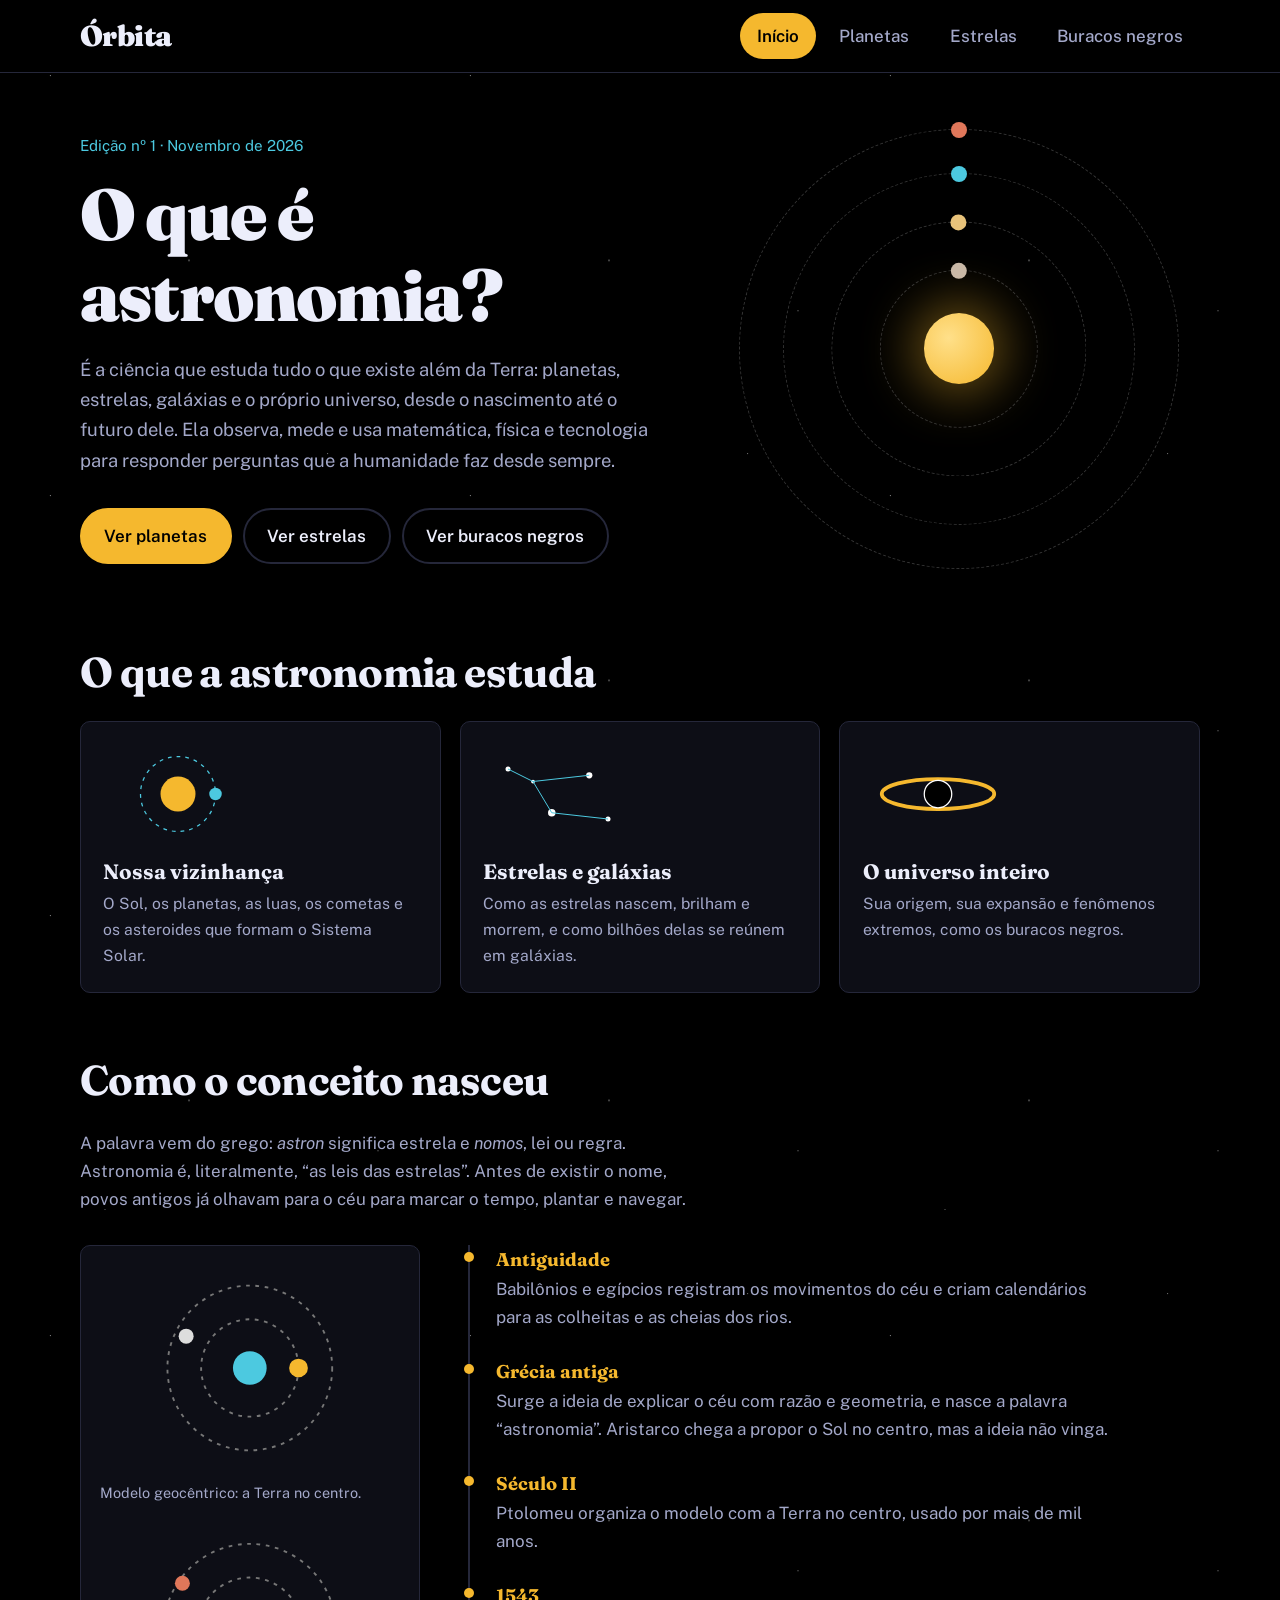
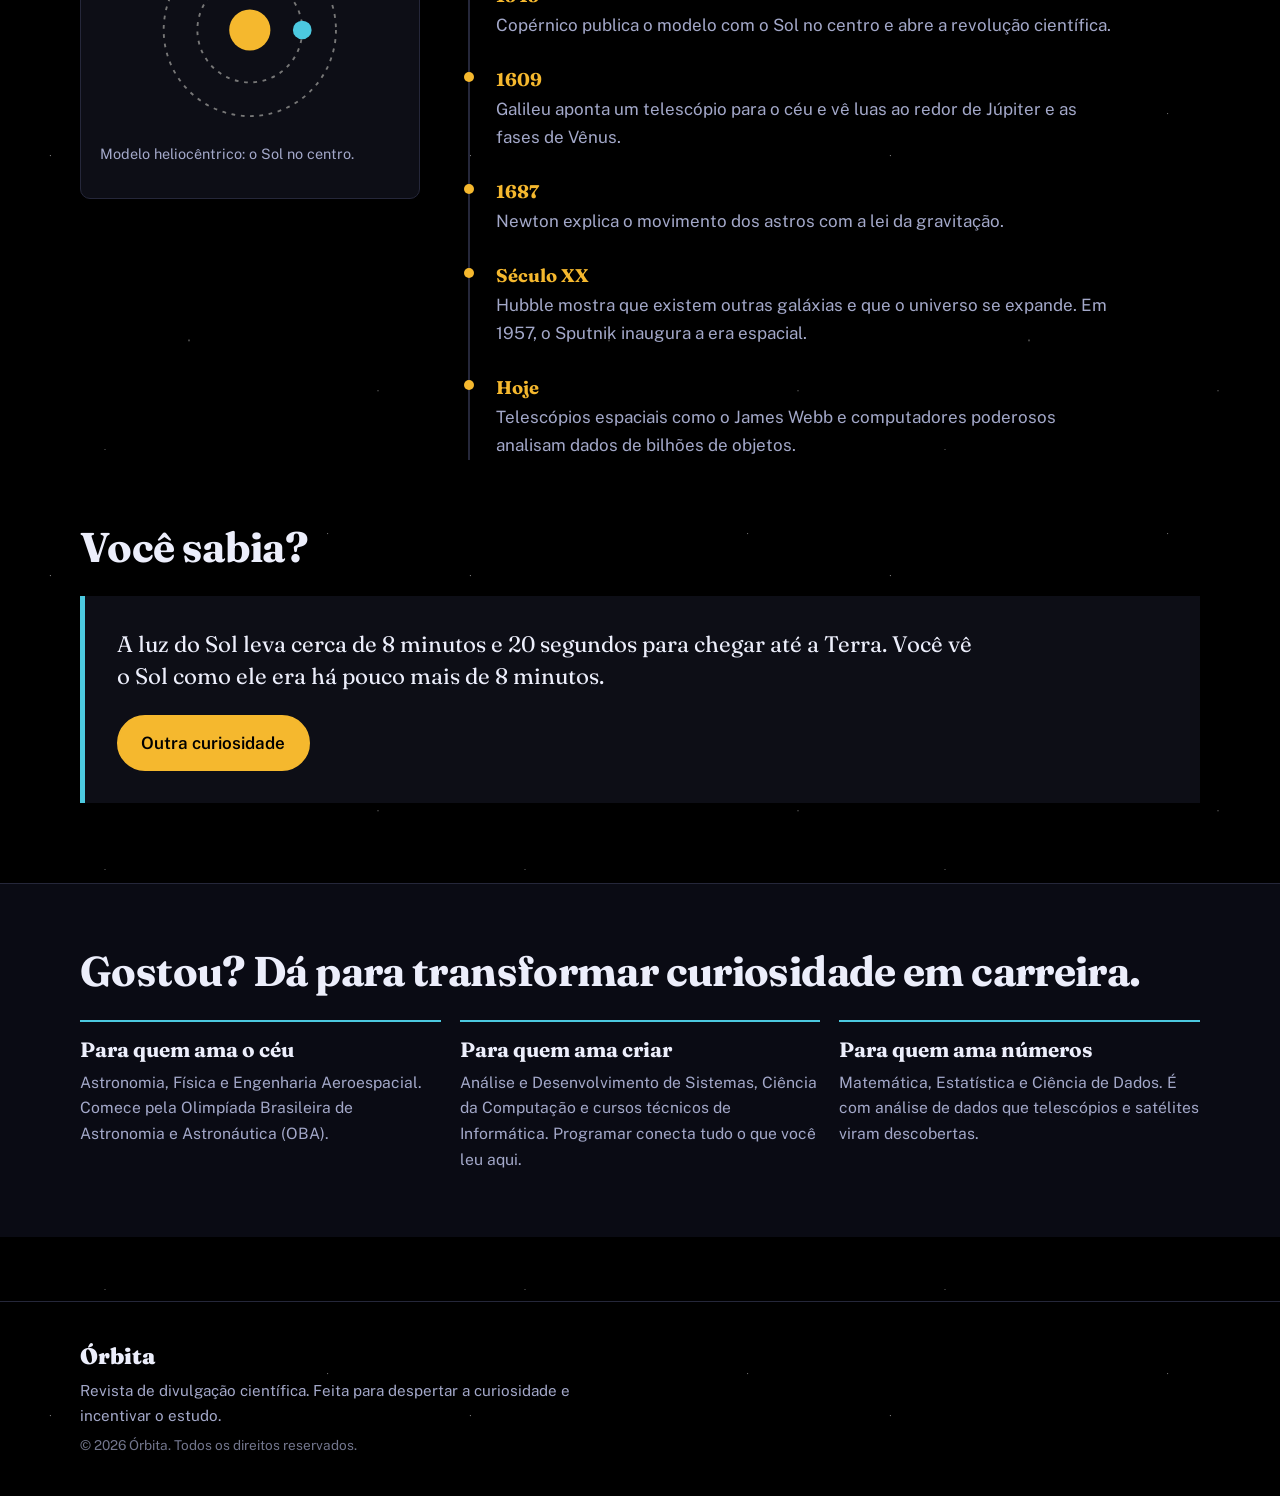
==== index.html @ 31949c3c "Segundos commit" ====
<!DOCTYPE html>
<html lang="pt-BR">
  <head>
    <meta charset="UTF-8">
    <meta name="viewport" content="width=device-width, initial-scale=1">
    <title>Órbita — revista de astronomia e tecnologia</title>
    <link rel="preconnect" href="https://fonts.googleapis.com">
    <link rel="preconnect" href="https://fonts.gstatic.com" crossorigin>
    <link
      href="https://fonts.googleapis.com/css2?family=Fraunces:opsz,wght@9..144,500;9..144,700;9..144,900&family=Public+Sans:wght@400;500;600&display=swap"
      rel="stylesheet"
    >
    <link rel="stylesheet" href="style.css">
  </head>

  <body>
    <header class="top">
      <div class="wrap bar">
        <a class="logo" href="#inicio">Órbita</a>

        <div class="tabs" role="tablist" aria-label="Seções da revista">
          <button role="tab" data-tab="inicio" aria-selected="true">Início</button>
          <button role="tab" data-tab="planetas" aria-selected="false">Planetas</button>
          <button role="tab" data-tab="estrelas" aria-selected="false">Estrelas</button>
          <button role="tab" data-tab="buracos" aria-selected="false">Buracos negros</button>
        </div>
      </div>
    </header>

    <main>
      <!-- ================= INÍCIO ================= -->
      <section id="inicio" class="panel" role="tabpanel">
        <div class="hero wrap">
          <div>
            <p class="issue">Edição nº 1 · Novembro de 2026</p>
            <h1>O que é astronomia?</h1>
            <p class="lede">
              É a ciência que estuda tudo o que existe além da Terra: planetas, estrelas,
              galáxias e o próprio universo, desde o nascimento até o futuro dele. Ela
              observa, mede e usa matemática, física e tecnologia para responder perguntas
              que a humanidade faz desde sempre.
            </p>

            <div class="chips">
              <button class="btn" data-go="planetas">Ver planetas</button>
              <button class="btn btn--line" data-go="estrelas">Ver estrelas</button>
              <button class="btn btn--line" data-go="buracos">Ver buracos negros</button>
            </div>
          </div>

          <div
            class="orbit"
            role="img"
            aria-label="Ilustração do Sistema Solar com planetas girando ao redor do Sol"
          >
            <span class="sun"></span>
            <span class="ring r1"><i class="pl p1"></i></span>
            <span class="ring r2"><i class="pl p2"></i></span>
            <span class="ring r3"><i class="pl p3"></i></span>
            <span class="ring r4"><i class="pl p4"></i></span>
          </div>
        </div>

        <div class="wrap block">
          <h2>O que a astronomia estuda</h2>

          <div class="three">
            <article class="card">
              <svg viewBox="0 0 120 80" aria-hidden="true">
                <circle cx="60" cy="40" r="14" fill="#f5b82e" />
                <circle cx="60" cy="40" r="30" fill="none" stroke="#4cc9e0" stroke-dasharray="3 4" />
                <circle cx="90" cy="40" r="5" fill="#4cc9e0" />
              </svg>
              <h3>Nossa vizinhança</h3>
              <p>O Sol, os planetas, as luas, os cometas e os asteroides que formam o Sistema Solar.</p>
            </article>

            <article class="card">
              <svg viewBox="0 0 120 80" aria-hidden="true">
                <g fill="#fff">
                  <circle cx="20" cy="20" r="2" />
                  <circle cx="55" cy="55" r="3" />
                  <circle cx="85" cy="25" r="2.5" />
                  <circle cx="100" cy="60" r="2" />
                  <circle cx="40" cy="30" r="1.5" />
                </g>
                <path
                  d="M20 20L40 30L55 55L100 60M40 30L85 25"
                  stroke="#4cc9e0"
                  stroke-width=".8"
                  fill="none"
                />
              </svg>
              <h3>Estrelas e galáxias</h3>
              <p>Como as estrelas nascem, brilham e morrem, e como bilhões delas se reúnem em galáxias.</p>
            </article>

            <article class="card">
              <svg viewBox="0 0 120 80" aria-hidden="true">
                <ellipse cx="60" cy="40" rx="45" ry="12" fill="none" stroke="#f5b82e" stroke-width="3" />
                <circle cx="60" cy="40" r="11" fill="#000" stroke="#fff" stroke-width="1" />
              </svg>
              <h3>O universo inteiro</h3>
              <p>Sua origem, sua expansão e fenômenos extremos, como os buracos negros.</p>
            </article>
          </div>
        </div>

        <div class="wrap block">
          <h2>Como o conceito nasceu</h2>
          <p class="intro">
            A palavra vem do grego: <em>astron</em> significa estrela e <em>nomos</em>, lei ou regra.
            Astronomia é, literalmente, “as leis das estrelas”. Antes de existir o nome, povos antigos
            já olhavam para o céu para marcar o tempo, plantar e navegar.
          </p>

          <div class="history">
            <figure class="models">
              <svg viewBox="0 0 160 110" role="img" aria-label="Modelo com a Terra no centro">
                <circle cx="80" cy="55" r="9" fill="#4cc9e0" />
                <circle cx="80" cy="55" r="26" fill="none" stroke="#777" stroke-dasharray="2 3" />
                <circle cx="80" cy="55" r="44" fill="none" stroke="#777" stroke-dasharray="2 3" />
                <circle cx="106" cy="55" r="5" fill="#f5b82e" />
                <circle cx="46" cy="38" r="4" fill="#ddd" />
              </svg>
              <figcaption>Modelo geocêntrico: a Terra no centro.</figcaption>

              <svg viewBox="0 0 160 110" role="img" aria-label="Modelo com o Sol no centro">
                <circle cx="80" cy="55" r="11" fill="#f5b82e" />
                <circle cx="80" cy="55" r="28" fill="none" stroke="#777" stroke-dasharray="2 3" />
                <circle cx="80" cy="55" r="46" fill="none" stroke="#777" stroke-dasharray="2 3" />
                <circle cx="108" cy="55" r="5" fill="#4cc9e0" />
                <circle cx="44" cy="30" r="4" fill="#e0775a" />
              </svg>
              <figcaption>Modelo heliocêntrico: o Sol no centro.</figcaption>
            </figure>

            <ol class="timeline">
              <li>
                <b>Antiguidade</b>
                <p>
                  Babilônios e egípcios registram os movimentos do céu e criam calendários para as
                  colheitas e as cheias dos rios.
                </p>
              </li>
              <li>
                <b>Grécia antiga</b>
                <p>
                  Surge a ideia de explicar o céu com razão e geometria, e nasce a palavra “astronomia”.
                  Aristarco chega a propor o Sol no centro, mas a ideia não vinga.
                </p>
              </li>
              <li>
                <b>Século II</b>
                <p>Ptolomeu organiza o modelo com a Terra no centro, usado por mais de mil anos.</p>
              </li>
              <li>
                <b>1543</b>
                <p>Copérnico publica o modelo com o Sol no centro e abre a revolução científica.</p>
              </li>
              <li>
                <b>1609</b>
                <p>
                  Galileu aponta um telescópio para o céu e vê luas ao redor de Júpiter e as fases de
                  Vênus.
                </p>
              </li>
              <li>
                <b>1687</b>
                <p>Newton explica o movimento dos astros com a lei da gravitação.</p>
              </li>
              <li>
                <b>Século XX</b>
                <p>
                  Hubble mostra que existem outras galáxias e que o universo se expande. Em 1957, o
                  Sputnik inaugura a era espacial.
                </p>
              </li>
              <li>
                <b>Hoje</b>
                <p>
                  Telescópios espaciais como o James Webb e computadores poderosos analisam dados de
                  bilhões de objetos.
                </p>
              </li>
            </ol>
          </div>
        </div>

        <div class="wrap block">
          <h2>Você sabia?</h2>

          <div class="fact">
            <p id="fact-text" aria-live="polite">
              A luz do Sol leva cerca de 8 minutos e 20 segundos para chegar até a Terra. Você vê o
              Sol como ele era há pouco mais de 8 minutos.
            </p>
            <button class="btn" id="fact-btn" type="button">Outra curiosidade</button>
          </div>
        </div>

        <div class="paths">
          <div class="wrap">
            <h2>Gostou? Dá para transformar curiosidade em carreira.</h2>

            <div class="three">
              <article>
                <h3>Para quem ama o céu</h3>
                <p>
                  Astronomia, Física e Engenharia Aeroespacial. Comece pela Olimpíada Brasileira de
                  Astronomia e Astronáutica (OBA).
                </p>
              </article>

              <article>
                <h3>Para quem ama criar</h3>
                <p>
                  Análise e Desenvolvimento de Sistemas, Ciência da Computação e cursos técnicos de
                  Informática. Programar conecta tudo o que você leu aqui.
                </p>
              </article>

              <article>
                <h3>Para quem ama números</h3>
                <p>
                  Matemática, Estatística e Ciência de Dados. É com análise de dados que telescópios e
                  satélites viram descobertas.
                </p>
              </article>
            </div>
          </div>
        </div>
      </section>

      <!-- ================= PLANETAS ================= -->
      <section id="planetas" class="panel" role="tabpanel" hidden>
        <div class="wrap block">
          <p class="issue">Sistema Solar</p>
          <h1>Planetas</h1>
          <p class="lede">
            São oito planetas girando ao redor do Sol: quatro rochosos perto dele e quatro gigantes
            mais distantes. Veja como eles se comparam em tamanho.
          </p>

          <div class="lineup" role="img" aria-label="Comparação de tamanho dos oito planetas">
            <div><i style="--s:3px; --c:#b5a99a"></i><span>Mercúrio</span></div>
            <div><i style="--s:8px; --c:#e8c27a"></i><span>Vênus</span></div>
            <div><i style="--s:8px; --c:#4a90d9"></i><span>Terra</span></div>
            <div><i style="--s:4px; --c:#e0775a"></i><span>Marte</span></div>
            <div><i style="--s:90px; --c:#d9a066"></i><span>Júpiter</span></div>
            <div><i class="sat" style="--s:75px; --c:#e3cf9a"></i><span>Saturno</span></div>
            <div><i style="--s:32px; --c:#8fe0e8"></i><span>Urano</span></div>
            <div><i style="--s:31px; --c:#4a63e0"></i><span>Netuno</span></div>
          </div>
          <p class="note">Tamanhos proporcionais entre si. As distâncias não estão em escala.</p>
        </div>

        <div class="wrap block">
          <div class="grid">
            <article class="card">
              <h3>Mercúrio</h3>
              <p>
                O menor planeta e o mais próximo do Sol. Dá uma volta em torno dele em apenas 88 dias
                terrestres.
              </p>
            </article>

            <article class="card">
              <h3>Vênus</h3>
              <p>
                O mais quente, com cerca de 460 °C na superfície. Gira tão devagar que seu dia dura
                mais que seu ano.
              </p>
            </article>

            <article class="card">
              <h3>Terra</h3>
              <p>
                O único lugar conhecido com vida. Tem água líquida na superfície e uma atmosfera que nos
                protege.
              </p>
            </article>

            <article class="card">
              <h3>Marte</h3>
              <p>
                Abriga o Olympus Mons, um vulcão com cerca de 22 km de altura, quase três vezes o
                Everest.
              </p>
            </article>

            <article class="card">
              <h3>Júpiter</h3>
              <p>
                O maior de todos. A Grande Mancha Vermelha é uma tempestade observada há séculos.
              </p>
            </article>

            <article class="card">
              <h3>Saturno</h3>
              <p>
                Famoso pelos anéis de gelo e rocha. Sua densidade média é menor que a da água.
              </p>
            </article>

            <article class="card">
              <h3>Urano</h3>
              <p>
                Gira “deitado”, com o eixo inclinado cerca de 98°, como uma bola rolando em órbita.
              </p>
            </article>

            <article class="card">
              <h3>Netuno</h3>
              <p>
                O mais distante, com ventos que passam de 2.000 km/h, entre os mais rápidos do Sistema
                Solar.
              </p>
            </article>
          </div>
        </div>
      </section>

      <!-- ================= ESTRELAS ================= -->
      <section id="estrelas" class="panel" role="tabpanel" hidden>
        <div class="wrap block">
          <p class="issue">Fábricas de luz</p>
          <h1>Estrelas</h1>
          <p class="lede">
            Estrelas são esferas gigantes de gás que brilham porque fundem átomos no centro. O Sol é a
            mais próxima de nós, e a seguinte, Proxima Centauri, está a cerca de 4,2 anos-luz.
          </p>
        </div>

        <div class="wrap block">
          <h2>A vida de uma estrela</h2>

          <div class="life">
            <div>
              <i class="neb"></i>
              <b>Nebulosa</b>
              <p>Uma nuvem de gás e poeira que se junta pela gravidade.</p>
            </div>

            <div>
              <i class="star"></i>
              <b>Estrela</b>
              <p>Funde hidrogênio em hélio. O Sol tem cerca de 4,6 bilhões de anos e está na fase estável.</p>
            </div>

            <div>
              <i class="giant"></i>
              <b>Gigante vermelha</b>
              <p>Quando o hidrogênio acaba, a estrela incha e esfria.</p>
            </div>

            <div>
              <i class="dwarf"></i>
              <b>Anã branca</b>
              <p>Estrelas como o Sol terminam assim. As muito maiores explodem como supernovas.</p>
            </div>
          </div>
        </div>

        <div class="wrap block">
          <h2>A cor revela a temperatura</h2>
          <div class="temp" role="img" aria-label="Escala de cores das estrelas, da mais fria à mais quente"></div>
          <div class="temp__lbl">
            <span>Vermelhas: mais frias</span>
            <span>Amarelas: como o Sol</span>
            <span>Azuis: mais quentes</span>
          </div>

          <div class="grid two">
            <article class="card">
              <h3>Betelgeuse</h3>
              <p>
                Supergigante vermelha na constelação de Órion. Se ocupasse o lugar do Sol, engoliria as
                órbitas dos planetas rochosos e passaria de Marte.
              </p>
            </article>

            <article class="card">
              <h3>Somos poeira de estrelas</h3>
              <p>
                Elementos como o carbono e o oxigênio, presentes no seu corpo, foram produzidos dentro de
                estrelas e espalhados quando elas morreram.
              </p>
            </article>
          </div>
        </div>
      </section>

      <!-- ================= BURACOS NEGROS ================= -->
      <section id="buracos" class="panel" role="tabpanel" hidden>
        <div class="wrap block">
          <p class="issue">Gravidade extrema</p>
          <h1>Buracos negros</h1>
          <p class="lede">
            São regiões do espaço onde a gravidade é tão forte que nem a luz consegue escapar. Muitos se
            formam quando uma estrela muito grande colapsa no fim da vida.
          </p>

          <svg class="bh" viewBox="0 0 400 240" role="img" aria-label="Ilustração de um buraco negro com disco de matéria brilhante ao redor">
            <defs>
              <radialGradient id="glow">
                <stop offset="55%" stop-color="#f5b82e" stop-opacity=".9" />
                <stop offset="100%" stop-color="#e0775a" stop-opacity="0" />
              </radialGradient>
            </defs>
            <ellipse cx="200" cy="120" rx="185" ry="48" fill="url(#glow)" />
            <circle cx="200" cy="120" r="52" fill="none" stroke="#ffd27a" stroke-width="3" />
            <circle cx="200" cy="120" r="48" fill="#000" />
            <path d="M30 120 Q200 175 370 120" fill="none" stroke="#ffd27a" stroke-width="2" opacity=".8" />
          </svg>
          <p class="note">Ilustração artística. O disco é formado por gás que gira em alta velocidade antes de cair.</p>
        </div>

        <div class="wrap block">
          <div class="grid">
            <article class="card">
              <h3>Horizonte de eventos</h3>
              <p>
                É a fronteira sem volta. Quem a cruza não consegue mais sair, porque seria preciso ir mais
                rápido que a luz.
              </p>
            </article>

            <article class="card">
              <h3>Não é um aspirador</h3>
              <p>
                Se o Sol virasse um buraco negro com a mesma massa, a Terra continuaria em órbita. A
                gravidade só é extrema muito perto dele.
              </p>
            </article>

            <article class="card">
              <h3>As primeiras imagens</h3>
              <p>
                Em 2019, o Event Horizon Telescope mostrou o buraco negro da galáxia M87. Em 2022, veio
                o do centro da Via Láctea, o Sagitário A*, com cerca de 4 milhões de vezes a massa do
                Sol.
              </p>
            </article>

            <article class="card">
              <h3>Espaguetificação</h3>
              <p>
                Perto de um buraco negro pequeno, a gravidade puxa mais os pés que a cabeça, esticando o
                objeto como um fio de macarrão.
              </p>
            </article>
          </div>
        </div>
      </section>
    </main>

    <footer class="footer">
      <div class="wrap">
        <strong>Órbita</strong>
        <p>Revista de divulgação científica. Feita para despertar a curiosidade e incentivar o estudo.</p>
        <p class="small">© 2026 Órbita. Todos os direitos reservados.</p>
      </div>
    </footer>

    <script>
      const tabs = document.querySelectorAll("[data-tab]");
      const panels = document.querySelectorAll(".panel");

      function abrir(id, empurrar = true) {
        if (!document.getElementById(id)) id = "inicio";
        panels.forEach((p) => (p.hidden = p.id !== id));
        tabs.forEach((t) => t.setAttribute("aria-selected", t.dataset.tab === id));
        if (empurrar) history.replaceState(null, "", "#" + id);
        window.scrollTo({ top: 0 });
      }

      tabs.forEach((t) => t.addEventListener("click", () => abrir(t.dataset.tab)));
      document
        .querySelectorAll("[data-go]")
        .forEach((b) => b.addEventListener("click", () => abrir(b.dataset.go)));
      document
        .querySelector(".logo")
        .addEventListener("click", (e) => {
          e.preventDefault();
          abrir("inicio");
        });
      abrir(location.hash.slice(1) || "inicio", false);

      const fatos = [
        "A luz do Sol leva cerca de 8 minutos e 20 segundos para chegar até a Terra. Você vê o Sol como ele era há pouco mais de 8 minutos.",
        "Existem mais estrelas no universo observável do que grãos de areia em todas as praias da Terra, segundo estimativas de astrônomos.",
        "O computador que ajudou a levar astronautas à Lua na missão Apollo 11 tinha cerca de 4 KB de memória RAM.",
        "A sonda Voyager 1, lançada em 1977, ainda envia dados de mais de 24 bilhões de quilômetros daqui.",
        "Um qubit, a unidade dos computadores quânticos, pode estar em uma combinação de 0 e 1 ao mesmo tempo.",
        "O GPS só é preciso porque os engenheiros corrigem o efeito da relatividade de Einstein no tempo dos satélites."
      ];

      let n = 0;
      document.getElementById("fact-btn").addEventListener("click", () => {
        n = (n + 1) % fatos.length;
        document.getElementById("fact-text").textContent = fatos[n];
      });
    </script>
  </body>
</html>
---- style.css ----
:root {
  --preto: #000;
  --painel: #0d0e16;
  --linha: #25273a;
  --texto: #eceefb;
  --suave: #a3a8c9;
  --sol: #f5b82e;
  --ion: #4cc9e0;
  --serif: "Fraunces", Georgia, serif;
  --sans: "Public Sans", system-ui, -apple-system, "Segoe UI", sans-serif;
}

*,
*::before,
*::after {
  box-sizing: border-box;
}

html {
  scroll-behavior: smooth;
}

body {

  /* Colocando as linhas do CSS animation para os planetas */
  margin: 0;
  background-color: var(--preto);
  background-image:
    radial-gradient(1px 1px at 12% 18%, #fff8, transparent),
    radial-gradient(1px 1px at 78% 8%, #fff7, transparent),
    radial-gradient(1.5px 1.5px at 45% 62%, #fff6, transparent),
    radial-gradient(1px 1px at 90% 74%, #fff7, transparent),
    radial-gradient(1px 1px at 25% 88%, #fff6, transparent);
  background-size: 420px 420px;
  color: var(--texto);
  font: 1.0625rem/1.65 var(--sans);
}
/* Aplicando as fontes para as tags h1, h2 e h3 */
h1,
h2,
h3 {
  font-family: var(--serif);
  line-height: 1.12;
  margin: 0;
}

p {
  margin: 0;
  max-width: 62ch;
}

button {
  font: inherit;
  cursor: pointer;
}

:focus-visible {
  outline: 3px solid var(--ion);
  outline-offset: 3px;
}

[hidden] {
  display: none !important;
}

svg {
  display: block;
}

.wrap {
  width: min(1120px, 92%);
  margin-inline: auto;
}

.block {
  padding: 3rem 0 1rem;
}

h1 {
  font-size: clamp(2.5rem, 6vw, 4.5rem);
  font-weight: 900;
  letter-spacing: -0.025em;
  margin-bottom: 1.2rem;
}

h2 {
  font-size: clamp(1.8rem, 4vw, 2.6rem);
  font-weight: 700;
  letter-spacing: -0.015em;
  margin-bottom: 1.6rem;
}

h3 {
  font-size: 1.3rem;
  font-weight: 700;
  margin-bottom: 0.5rem;
}

.lede {
  color: var(--suave);
  font-size: 1.15rem;
  margin-bottom: 2rem;
}

.intro {
  color: var(--suave);
  margin-bottom: 2rem;
}

.issue {
  color: var(--ion);
  font-size: 0.95rem;
  margin-bottom: 1rem;
}

.note {
  color: var(--suave);
  font-size: 0.9rem;
  margin-top: 0.8rem;
}

/* Cabeçalho e abas */
.top {
  position: sticky;
  top: 0;
  z-index: 5;
  background: #000d;
  backdrop-filter: blur(8px);
  border-bottom: 1px solid var(--linha);
}

.bar {
  display: flex;
  justify-content: space-between;
  align-items: center;
  gap: 1rem;
  flex-wrap: wrap;
  padding: 0.8rem 0;
}

.logo {
  font: 900 1.8rem var(--serif);
  letter-spacing: -0.02em;
  color: var(--texto);
  text-decoration: none;
}

.tabs {
  display: flex;
  gap: 0.4rem;
  flex-wrap: wrap;
}

.tabs button {
  background: none;
  color: var(--suave);
  border: 1px solid transparent;
  padding: 0.5rem 1rem;
  border-radius: 999px;
  font-weight: 500;
}

.tabs button:hover {
  color: var(--texto);
  border-color: var(--linha);
}

.tabs button[aria-selected="true"] {
  background: var(--sol);
  color: #000;
  font-weight: 600;
}

/* Botões */
.btn {
  background: var(--sol);
  color: #000;
  border: 2px solid var(--sol);
  font-weight: 600;
  padding: 0.75rem 1.4rem;
  border-radius: 999px;
  transition: transform 0.15s;
}

.btn:hover {
  transform: translateY(-2px);
}

.btn--line {
  background: none;
  color: var(--texto);
  border-color: var(--linha);
}

.btn--line:hover {
  border-color: var(--ion);
}

.chips {
  display: flex;
  gap: 0.7rem;
  flex-wrap: wrap;
}

/* Capa */
.hero {
  display: grid;
  grid-template-columns: 1.1fr 0.9fr;
  gap: 3rem;
  align-items: center;
  padding: 3.5rem 0 2rem;
}

.orbit {
  position: relative;
  width: min(100%, 440px);
  aspect-ratio: 1;
  margin-inline: auto;
}

.sun {
  position: absolute;
  inset: 42%;
  border-radius: 50%;
  background: radial-gradient(circle at 35% 35%, #ffe08a, var(--sol));
  box-shadow: 0 0 50px 12px #f5b82e66;
}

.ring {
  position: absolute;
  top: 50%;
  left: 50%;
  border: 1px dashed #ffffff33;
  border-radius: 50%;
  transform: translate(-50%, -50%);
  animation: gira linear infinite;
}

.r1 {
  width: 36%;
  height: 36%;
  animation-duration: 10s;
}

.r2 {
  width: 58%;
  height: 58%;
  animation-duration: 18s;
}

.r3 {
  width: 80%;
  height: 80%;
  animation-duration: 28s;
}

.r4 {
  width: 100%;
  height: 100%;
  animation-duration: 42s;
}

.pl {
  position: absolute;
  top: -8px;
  left: 50%;
  width: 16px;
  height: 16px;
  margin-left: -8px;
  border-radius: 50%;
}

.p1 {
  background: #c9b8a6;
}

.p2 {
  background: #e8c27a;
}

.p3 {
  background: var(--ion);
}

.p4 {
  background: #e0775a;
}

@keyframes gira {
  to {
    transform: translate(-50%, -50%) rotate(360deg);
  }
}

/* Cartões e grades */
.three,
.grid {
  display: grid;
  gap: 1.2rem;
  grid-template-columns: repeat(3, 1fr);
}

.grid {
  grid-template-columns: repeat(4, 1fr);
}

.grid.two {
  grid-template-columns: repeat(2, 1fr);
  margin-top: 2rem;
}

.card {
  background: var(--painel);
  border: 1px solid var(--linha);
  border-radius: 10px;
  padding: 1.4rem;
}

.card p {
  color: var(--suave);
  font-size: 0.98rem;
}

.card svg {
  width: 100%;
  max-width: 150px;
  margin-bottom: 1rem;
}

/* História */
.history {
  display: grid;
  grid-template-columns: 340px 1fr;
  gap: 3rem;
  align-items: start;
}

.models {
  margin: 0;
  display: grid;
  gap: 0.6rem;
  background: var(--painel);
  border: 1px solid var(--linha);
  border-radius: 10px;
  padding: 1.2rem;
  position: sticky;
  top: 90px;
}

.models figcaption {
  color: var(--suave);
  font-size: 0.9rem;
  margin-bottom: 0.8rem;
}

.timeline {
  list-style: none;
  margin: 0;
  padding: 0 0 0 1.6rem;
  border-left: 2px solid var(--linha);
  display: grid;
  gap: 1.6rem;
}

.timeline li {
  position: relative;
}

.timeline li::before {
  content: "";
  position: absolute;
  left: calc(-1.6rem - 6px);
  top: 0.45rem;
  width: 10px;
  height: 10px;
  border-radius: 50%;
  background: var(--sol);
}

.timeline b {
  font-family: var(--serif);
  font-size: 1.15rem;
  color: var(--sol);
}

.timeline p {
  color: var(--suave);
}

/* Você sabia */
.fact {
  background: var(--painel);
  border-left: 5px solid var(--ion);
  padding: 2rem;
  display: grid;
  gap: 1.4rem;
  justify-items: start;
}

.fact p {
  font: 1.4rem/1.45 var(--serif);
}

/* Caminhos */
.paths {
  margin-top: 4rem;
  padding: 4rem 0;
  background: #0a0b14;
  border-top: 1px solid var(--linha);
}

.paths article {
  border-top: 2px solid var(--ion);
  padding-top: 1rem;
}

.paths p {
  color: var(--suave);
  font-size: 0.98rem;
}

/* Planetas */
.lineup {
  display: flex;
  align-items: flex-end;
  justify-content: space-between;
  gap: 1rem;
  flex-wrap: wrap;
  padding: 2rem 1rem 1rem;
  background: var(--painel);
  border: 1px solid var(--linha);
  border-radius: 10px;
}

.lineup div {
  display: grid;
  justify-items: center;
  gap: 0.6rem;
}

.lineup i {
  display: block;
  width: var(--s);
  height: var(--s);
  border-radius: 50%;
  background: radial-gradient(circle at 35% 30%, #fff6, var(--c) 45%, #000a);
  position: relative;
}

.lineup i.sat::after {
  content: "";
  position: absolute;
  left: -35%;
  right: -35%;
  top: 40%;
  height: 20%;
  border: 2px solid #e3cf9a99;
  border-radius: 50%;
  transform: rotate(-15deg);
}

.lineup span {
  font-size: 0.85rem;
  color: var(--suave);
}

/* Estrelas */
.life {
  display: grid;
  grid-template-columns: repeat(4, 1fr);
  gap: 1.2rem;
}

.life div {
  background: var(--painel);
  border: 1px solid var(--linha);
  border-radius: 10px;
  padding: 1.4rem;
  display: grid;
  gap: 0.6rem;
  justify-items: start;
}

.life b {
  font: 700 1.2rem var(--serif);
}

.life p {
  color: var(--suave);
  font-size: 0.95rem;
}

.life i {
  width: 70px;
  height: 70px;
  border-radius: 50%;
  display: block;
}

.neb {
  background: radial-gradient(circle, #c084fc99, #4cc9e044 55%, transparent 72%);
  filter: blur(2px);
}

.star {
  background: radial-gradient(circle at 35% 35%, #fff3b0, var(--sol));
  box-shadow: 0 0 28px 6px #f5b82e66;
}

.giant {
  background: radial-gradient(circle at 35% 35%, #ff9b7a, #c8341f);
  box-shadow: 0 0 30px 8px #c8341f66;
}

.dwarf {
  width: 30px !important;
  height: 30px !important;
  margin: 20px;
  background: #eaf6ff;
  box-shadow: 0 0 22px 6px #8fd3ff99;
}

.temp {
  height: 26px;
  border-radius: 999px;
  background: linear-gradient(90deg, #ff5a3c, #ffb347, #fff1a8, #cfe6ff, #6f9bff);
}

.temp__lbl {
  display: flex;
  justify-content: space-between;
  gap: 1rem;
  flex-wrap: wrap;
  margin-top: 0.6rem;
  color: var(--suave);
  font-size: 0.9rem;
}

/* Buracos negros */
.bh {
  width: min(100%, 640px);
  background: radial-gradient(ellipse at center, #1a0f08, #000 70%);
  border: 1px solid var(--linha);
  border-radius: 10px;
}

/* Rodapé */
.footer {
  margin-top: 4rem;
  border-top: 1px solid var(--linha);
  padding: 2.5rem 0;
  color: var(--suave);
  font-size: 0.95rem;
}

.footer strong {
  font: 900 1.4rem var(--serif);
  color: var(--texto);
}

.footer p {
  margin-top: 0.4rem;
}

.footer .small {
  font-size: 0.85rem;
  opacity: 0.7;
}

/* Responsivo */
@media (max-width: 900px) {
  .hero,
  .history {
    grid-template-columns: 1fr;
  }

  .models {
    position: static;
    grid-template-columns: 1fr 1fr;
  }

  .models figcaption {
    grid-column: auto;
  }

  .three,
  .life {
    grid-template-columns: 1fr;
  }

  .grid {
    grid-template-columns: repeat(2, 1fr);
  }
}

@media (max-width: 560px) {
  .grid,
  .grid.two,
  .models {
    grid-template-columns: 1fr;
  }
}

@media (prefers-reduced-motion: reduce) {
  .ring {
    animation: none;
  }

  html {
    scroll-behavior: auto;
  }

  .btn {
    transition: none;
  }
}
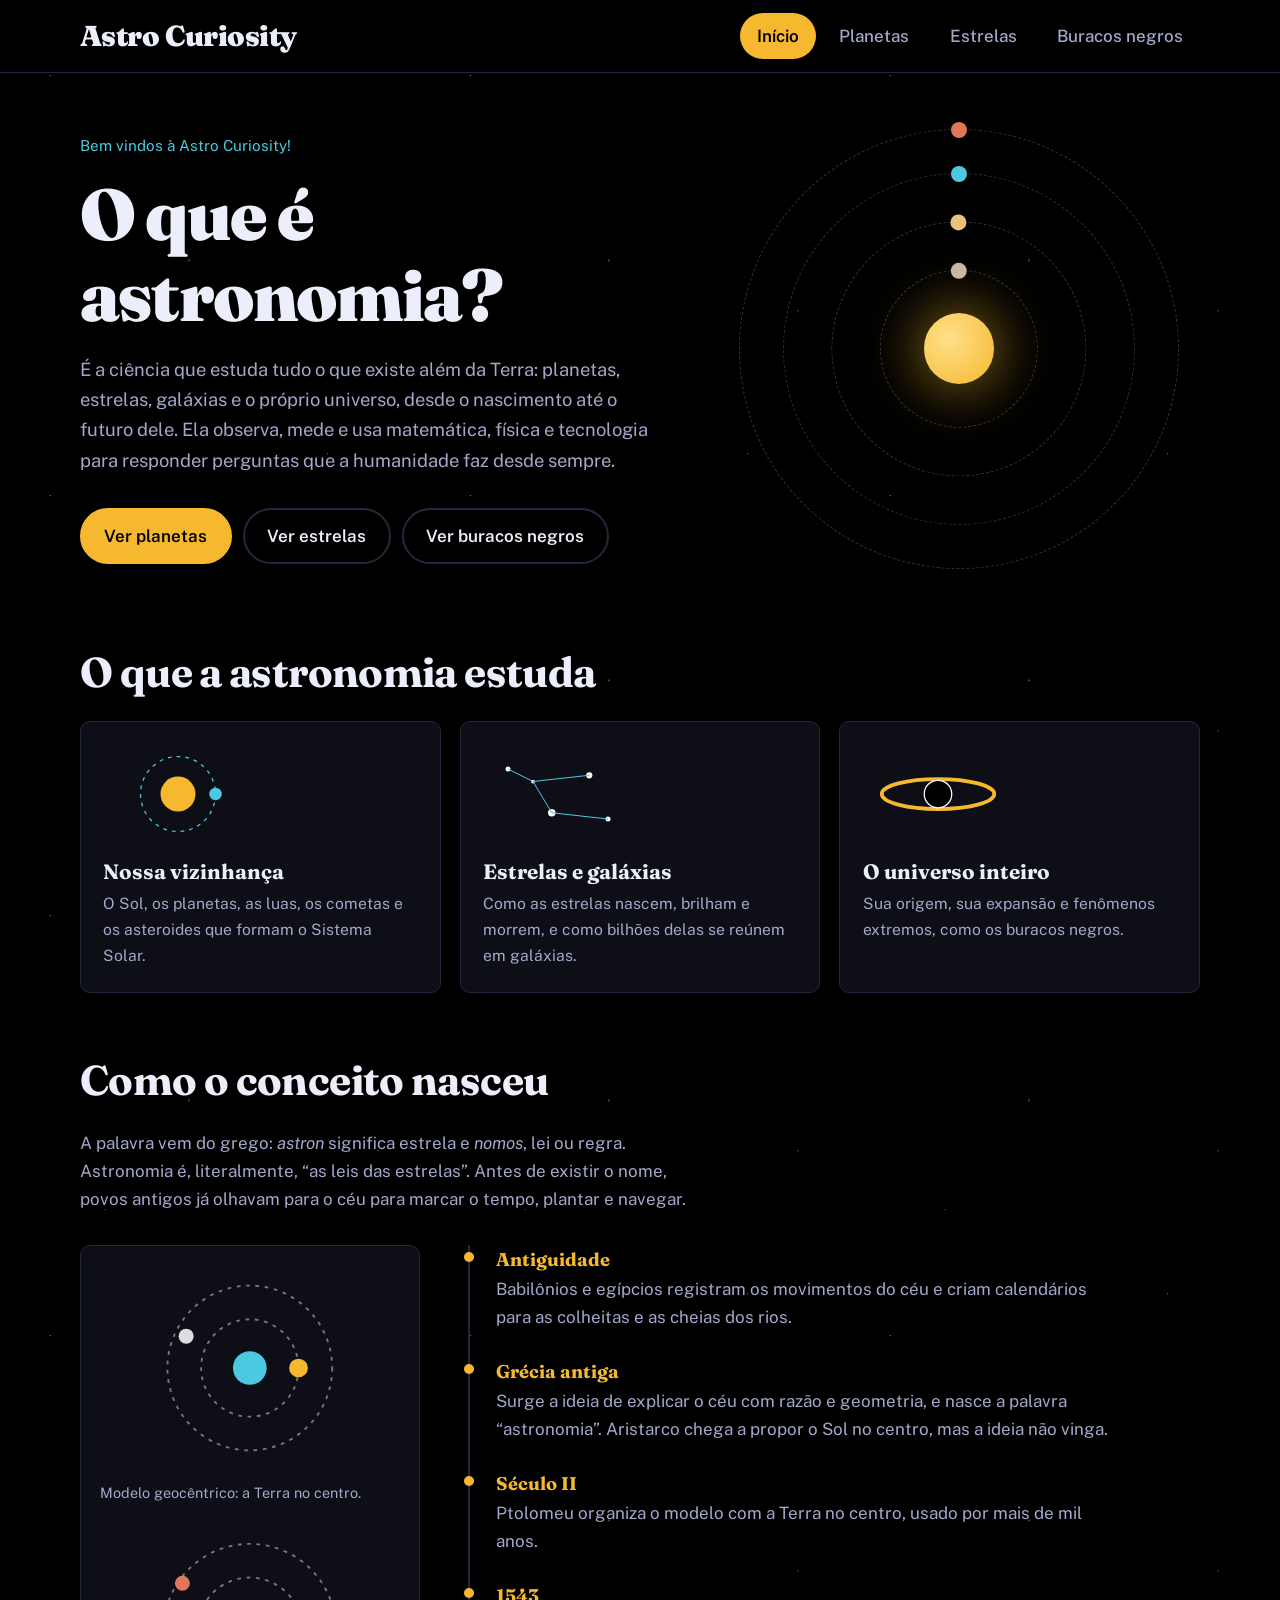
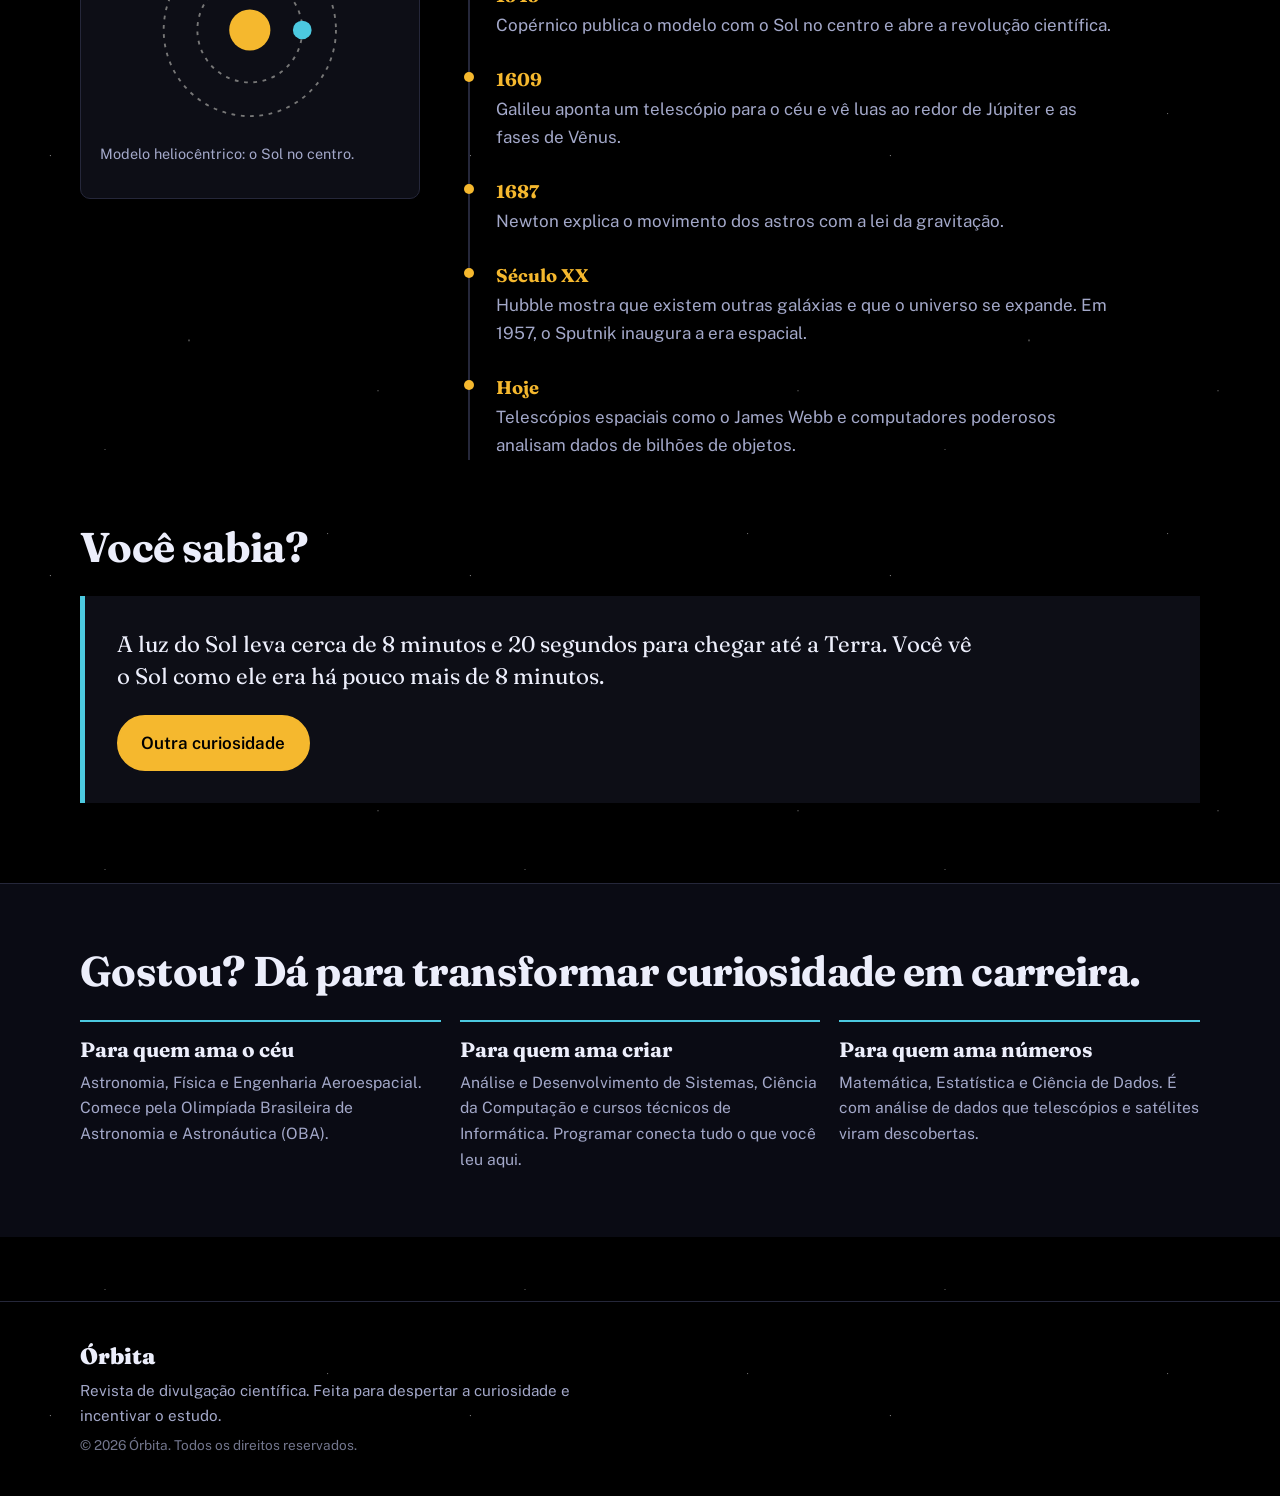
==== commit 69047afe: "Minor Updates Co-authored-by: Copilot <copilot@github.com>" ====
--- a/index.html
+++ b/index.html
@@ -16,7 +16,7 @@
   <body>
     <header class="top">
       <div class="wrap bar">
-        <a class="logo" href="#inicio">Órbita</a>
+        <a class="logo" href="#inicio">Astro Curiosity</a>
 
         <div class="tabs" role="tablist" aria-label="Seções da revista">
           <button role="tab" data-tab="inicio" aria-selected="true">Início</button>
@@ -32,7 +32,7 @@
       <section id="inicio" class="panel" role="tabpanel">
         <div class="hero wrap">
           <div>
-            <p class="issue">Edição nº 1 · Novembro de 2026</p>
+            <p class="issue">Bem vindos à Astro Curiosity!</p>
             <h1>O que é astronomia?</h1>
             <p class="lede">
               É a ciência que estuda tudo o que existe além da Terra: planetas, estrelas,
--- a/style.css
+++ b/style.css
@@ -1,3 +1,8 @@
+/* --------------------------------------------------
+   Tema geral e variáveis visuais do site
+   Aqui ficam as cores, fontes e valores reutilizados
+   em todo o layout.
+-------------------------------------------------- */
 :root {
   --preto: #000;
   --painel: #0d0e16;
@@ -21,8 +26,7 @@
 }
 
 body {
-
-  /* Colocando as linhas do CSS animation para os planetas */
+  /* Fundo escuro com pontos luminosos simulando um céu cósmico */
   margin: 0;
   background-color: var(--preto);
   background-image:
@@ -35,7 +39,11 @@
   color: var(--texto);
   font: 1.0625rem/1.65 var(--sans);
 }
-/* Aplicando as fontes para as tags h1, h2 e h3 */
+
+/* --------------------------------------------------
+   Tipografia base e elementos globais
+   Define a aparência dos títulos, parágrafos e botões.
+-------------------------------------------------- */
 h1,
 h2,
 h3 {
@@ -68,11 +76,13 @@
 }
 
 .wrap {
+  /* Limita a largura do conteúdo em telas grandes */
   width: min(1120px, 92%);
   margin-inline: auto;
 }
 
 .block {
+  /* Espaço entre seções principais da página */
   padding: 3rem 0 1rem;
 }
 
@@ -119,7 +129,10 @@
   margin-top: 0.8rem;
 }
 
-/* Cabeçalho e abas */
+/* --------------------------------------------------
+   Cabeçalho e navegação por abas
+   Mantém o topo fixo e os botões de seção visíveis.
+-------------------------------------------------- */
 .top {
   position: sticky;
   top: 0;
@@ -171,7 +184,10 @@
   font-weight: 600;
 }
 
-/* Botões */
+/* --------------------------------------------------
+   Botões e ações principais
+   Estiliza os botões de CTA e os grupos de chips.
+-------------------------------------------------- */
 .btn {
   background: var(--sol);
   color: #000;
@@ -202,7 +218,10 @@
   flex-wrap: wrap;
 }
 
-/* Capa */
+/* --------------------------------------------------
+   Hero e capa inicial
+   Organiza a apresentação principal com texto e ilustração.
+-------------------------------------------------- */
 .hero {
   display: grid;
   grid-template-columns: 1.1fr 0.9fr;
@@ -292,7 +311,10 @@
   }
 }
 
-/* Cartões e grades */
+/* --------------------------------------------------
+   Cartões e grades de conteúdo
+   Cria layouts em colunas para artigos, cards e blocos de informação.
+-------------------------------------------------- */
 .three,
 .grid {
   display: grid;
@@ -327,7 +349,10 @@
   margin-bottom: 1rem;
 }
 
-/* História */
+/* --------------------------------------------------
+   Seção de história e linha do tempo
+   Cria o painel de evolução do conceito astronômico.
+-------------------------------------------------- */
 .history {
   display: grid;
   grid-template-columns: 340px 1fr;
@@ -387,7 +412,10 @@
   color: var(--suave);
 }
 
-/* Você sabia */
+/* --------------------------------------------------
+   Bloco de curiosidade
+   Destaca uma informação interessante com estilo visual diferente.
+-------------------------------------------------- */
 .fact {
   background: var(--painel);
   border-left: 5px solid var(--ion);
@@ -401,7 +429,10 @@
   font: 1.4rem/1.45 var(--serif);
 }
 
-/* Caminhos */
+/* --------------------------------------------------
+   Seção de caminhos de carreira
+   Organiza oportunidades de estudo e profissão relacionadas à astronomia.
+-------------------------------------------------- */
 .paths {
   margin-top: 4rem;
   padding: 4rem 0;
@@ -419,7 +450,10 @@
   font-size: 0.98rem;
 }
 
-/* Planetas */
+/* --------------------------------------------------
+   Comparação dos planetas
+   Exibe os planetas em linha e ajusta tamanho e aparência visual.
+-------------------------------------------------- */
 .lineup {
   display: flex;
   align-items: flex-end;
@@ -464,7 +498,10 @@
   color: var(--suave);
 }
 
-/* Estrelas */
+/* --------------------------------------------------
+   Seção de estrelas
+   Define os cards explicativos sobre a vida e temperatura das estrelas.
+-------------------------------------------------- */
 .life {
   display: grid;
   grid-template-columns: repeat(4, 1fr);
@@ -536,7 +573,10 @@
   font-size: 0.9rem;
 }
 
-/* Buracos negros */
+/* --------------------------------------------------
+   Buracos negros
+   Estiliza a ilustração central com fundo escuro e brilho infernal.
+-------------------------------------------------- */
 .bh {
   width: min(100%, 640px);
   background: radial-gradient(ellipse at center, #1a0f08, #000 70%);
@@ -544,7 +584,10 @@
   border-radius: 10px;
 }
 
-/* Rodapé */
+/* --------------------------------------------------
+   Rodapé final
+   Dá fechamento ao site com identidade visual da revista.
+-------------------------------------------------- */
 .footer {
   margin-top: 4rem;
   border-top: 1px solid var(--linha);
@@ -567,7 +610,10 @@
   opacity: 0.7;
 }
 
-/* Responsivo */
+/* --------------------------------------------------
+   Ajustes responsivos
+   Redefine grids e layouts para telas menores.
+-------------------------------------------------- */
 @media (max-width: 900px) {
   .hero,
   .history {
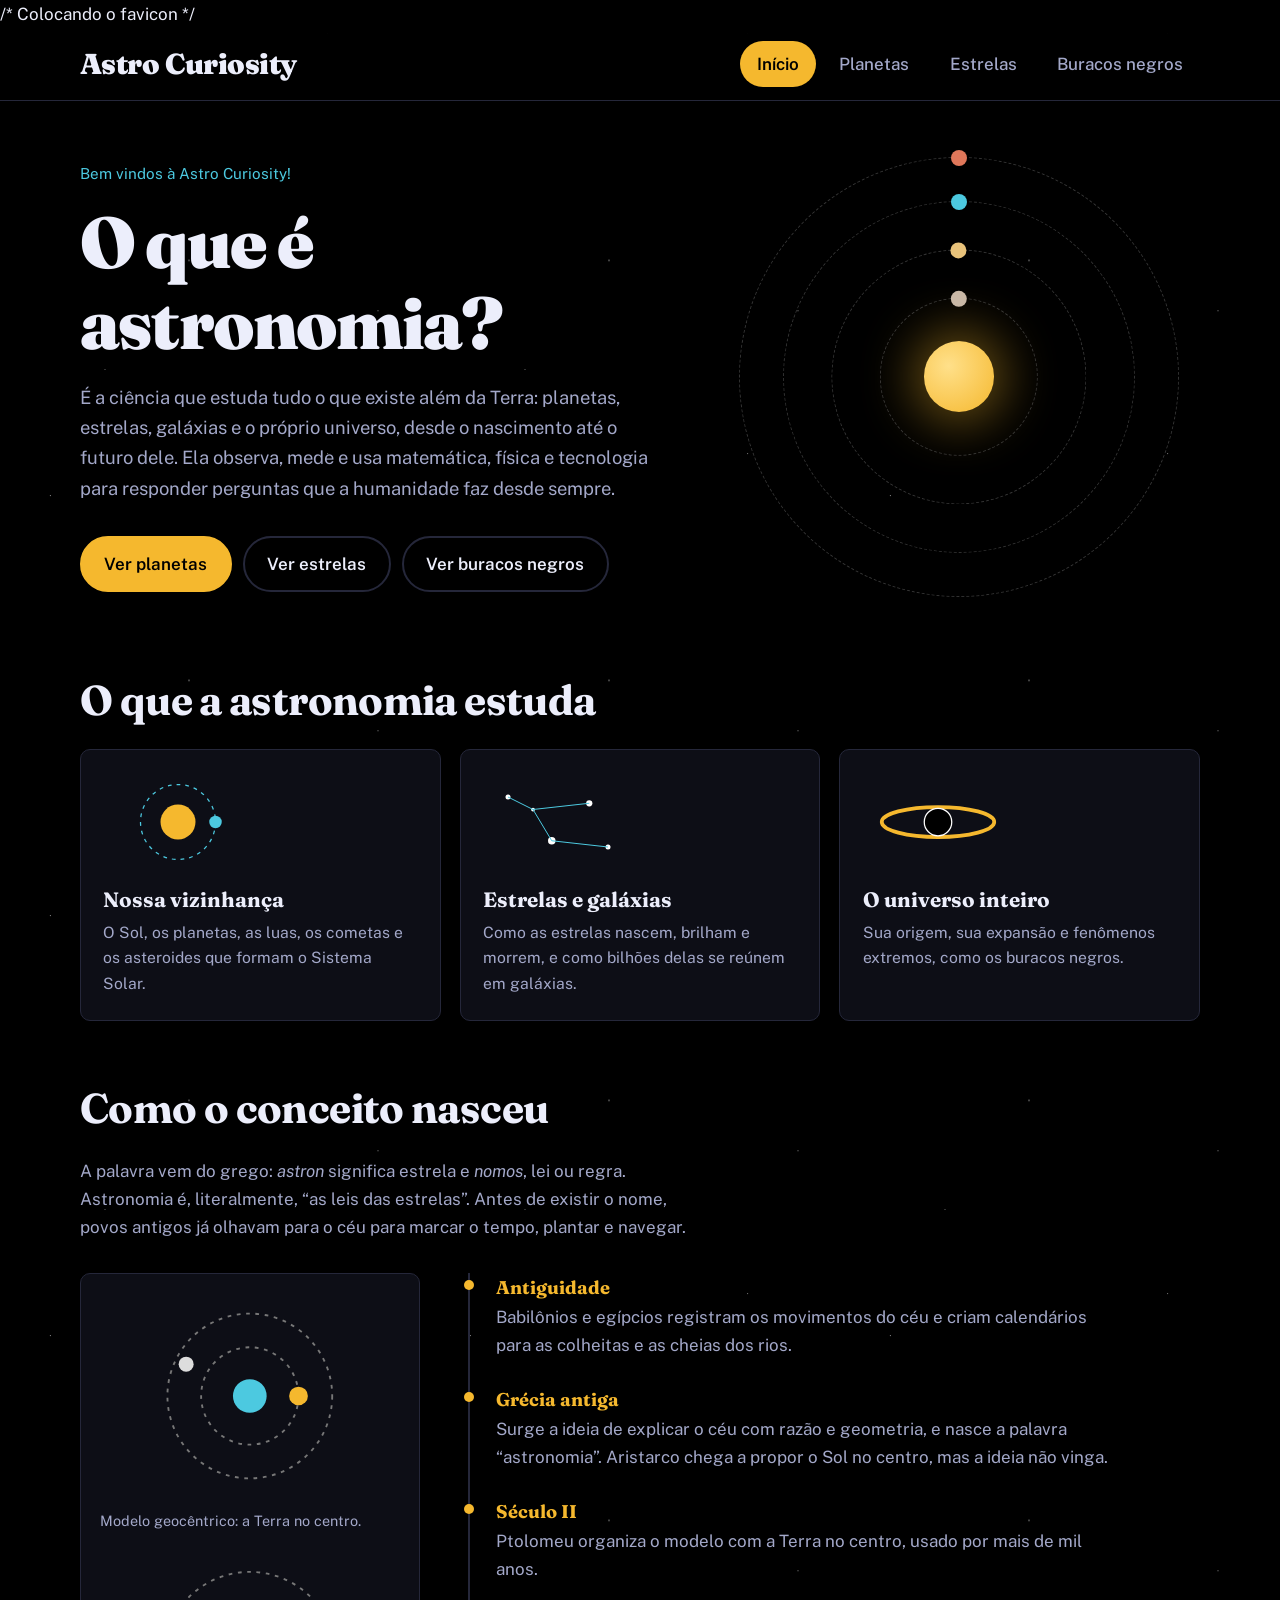
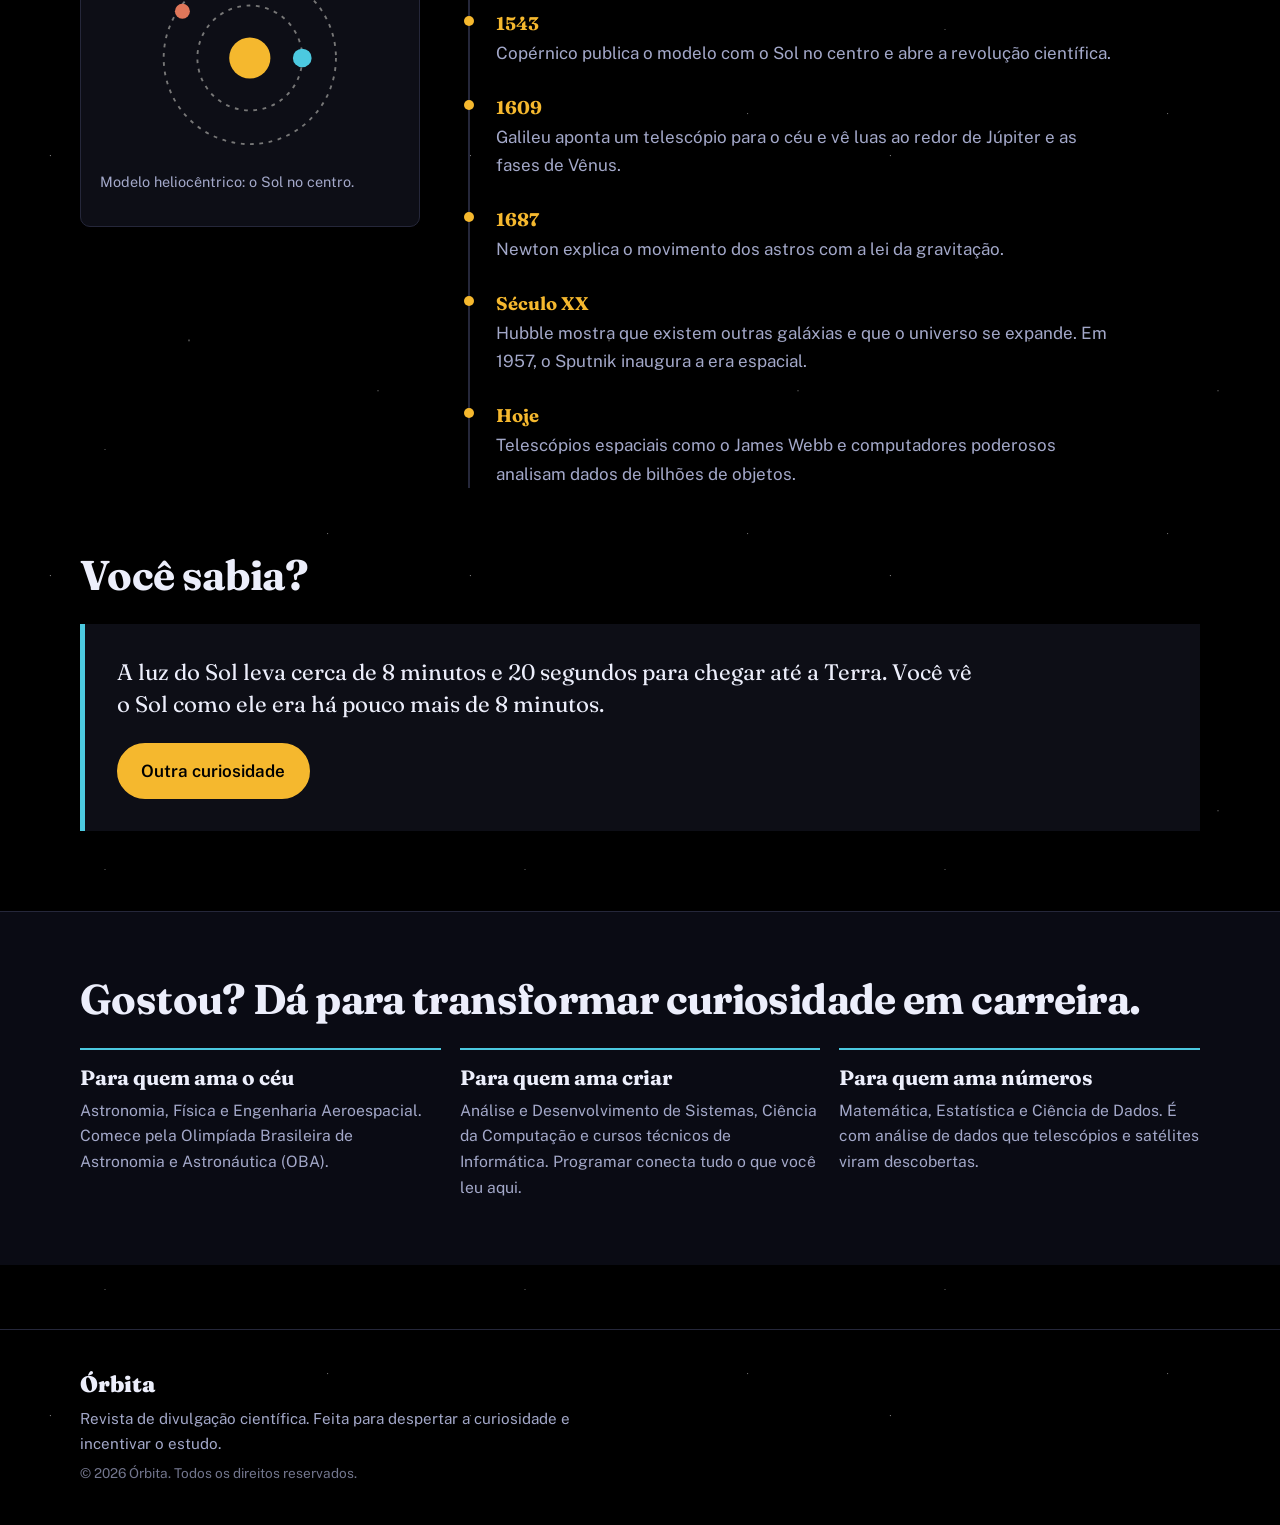
==== commit 87c0fa1f: "Fourth Commit Co-authored-by: Copilot <copilot@github.com>" ====
--- a/index.html
+++ b/index.html
@@ -3,6 +3,7 @@
   <head>
     <meta charset="UTF-8">
     <meta name="viewport" content="width=device-width, initial-scale=1">
+    /* Colocando o favicon */
     <title>Órbita — revista de astronomia e tecnologia</title>
     <link rel="preconnect" href="https://fonts.googleapis.com">
     <link rel="preconnect" href="https://fonts.gstatic.com" crossorigin>
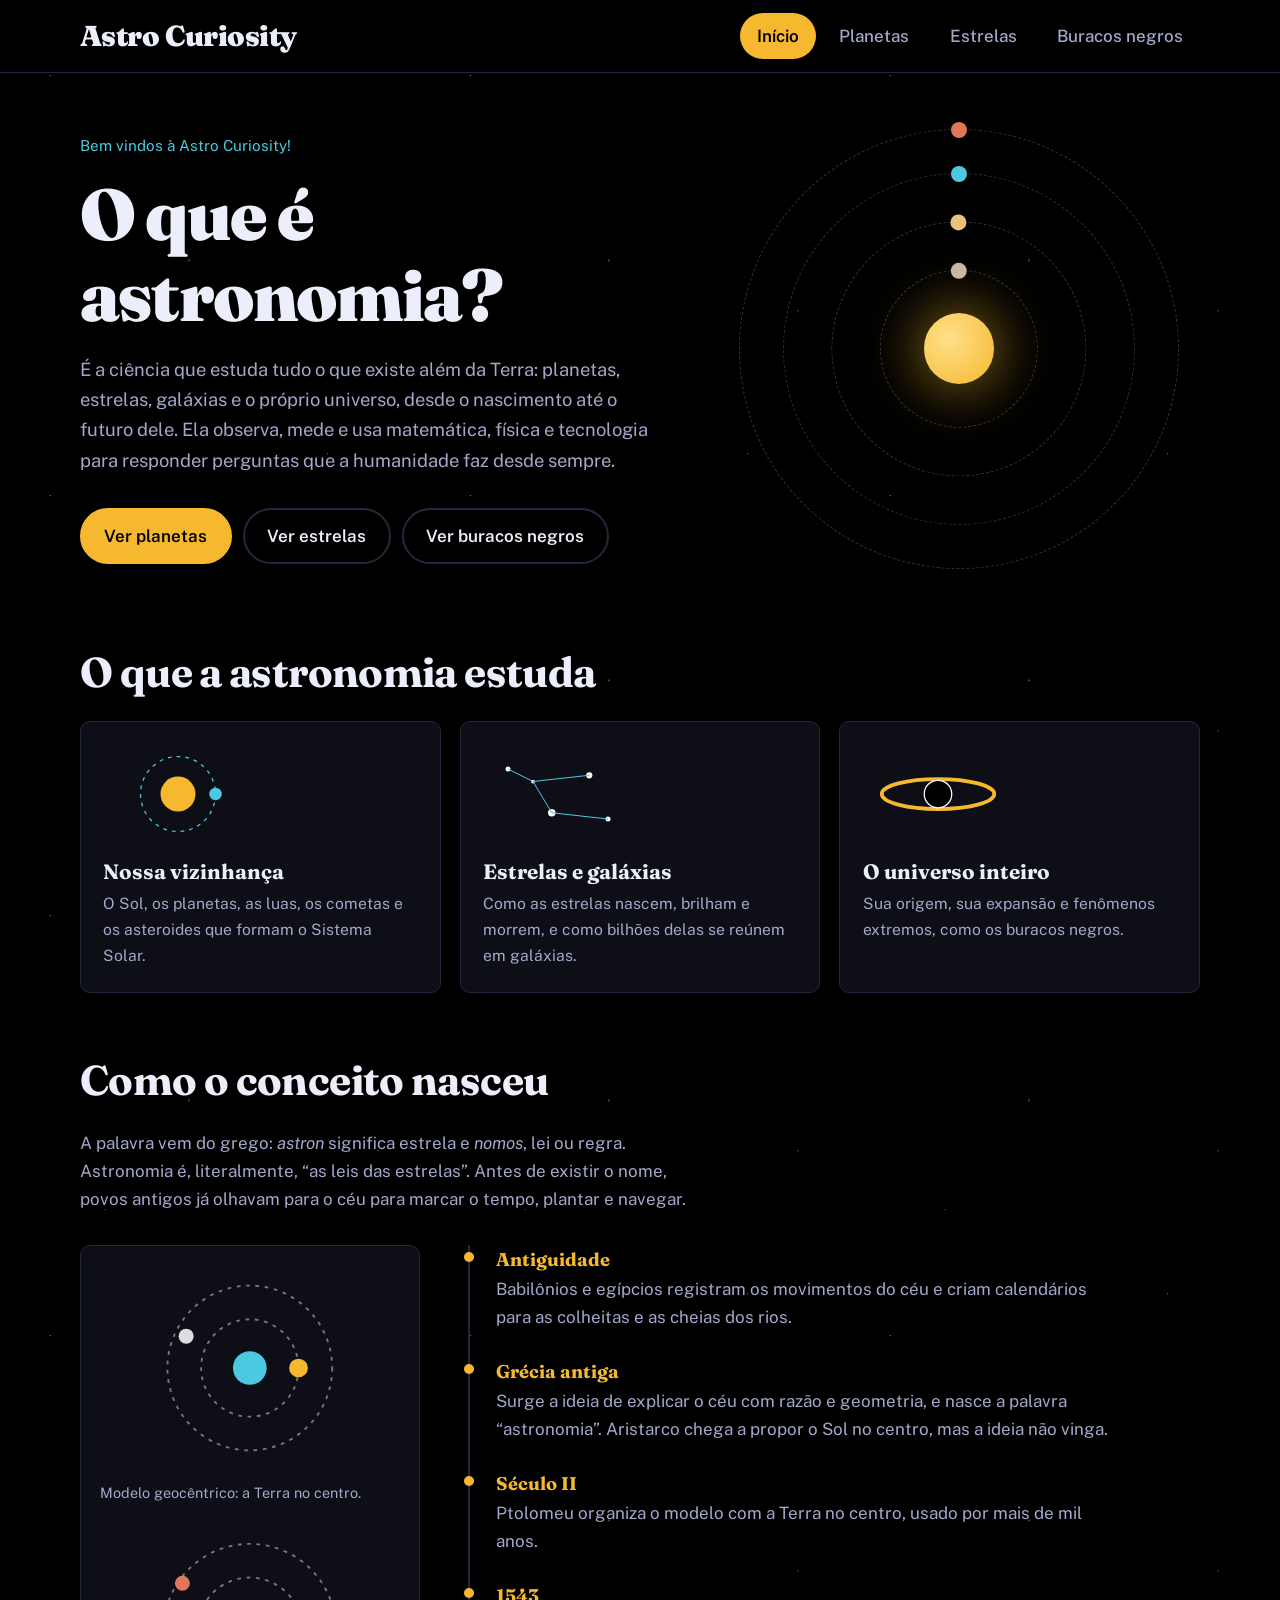
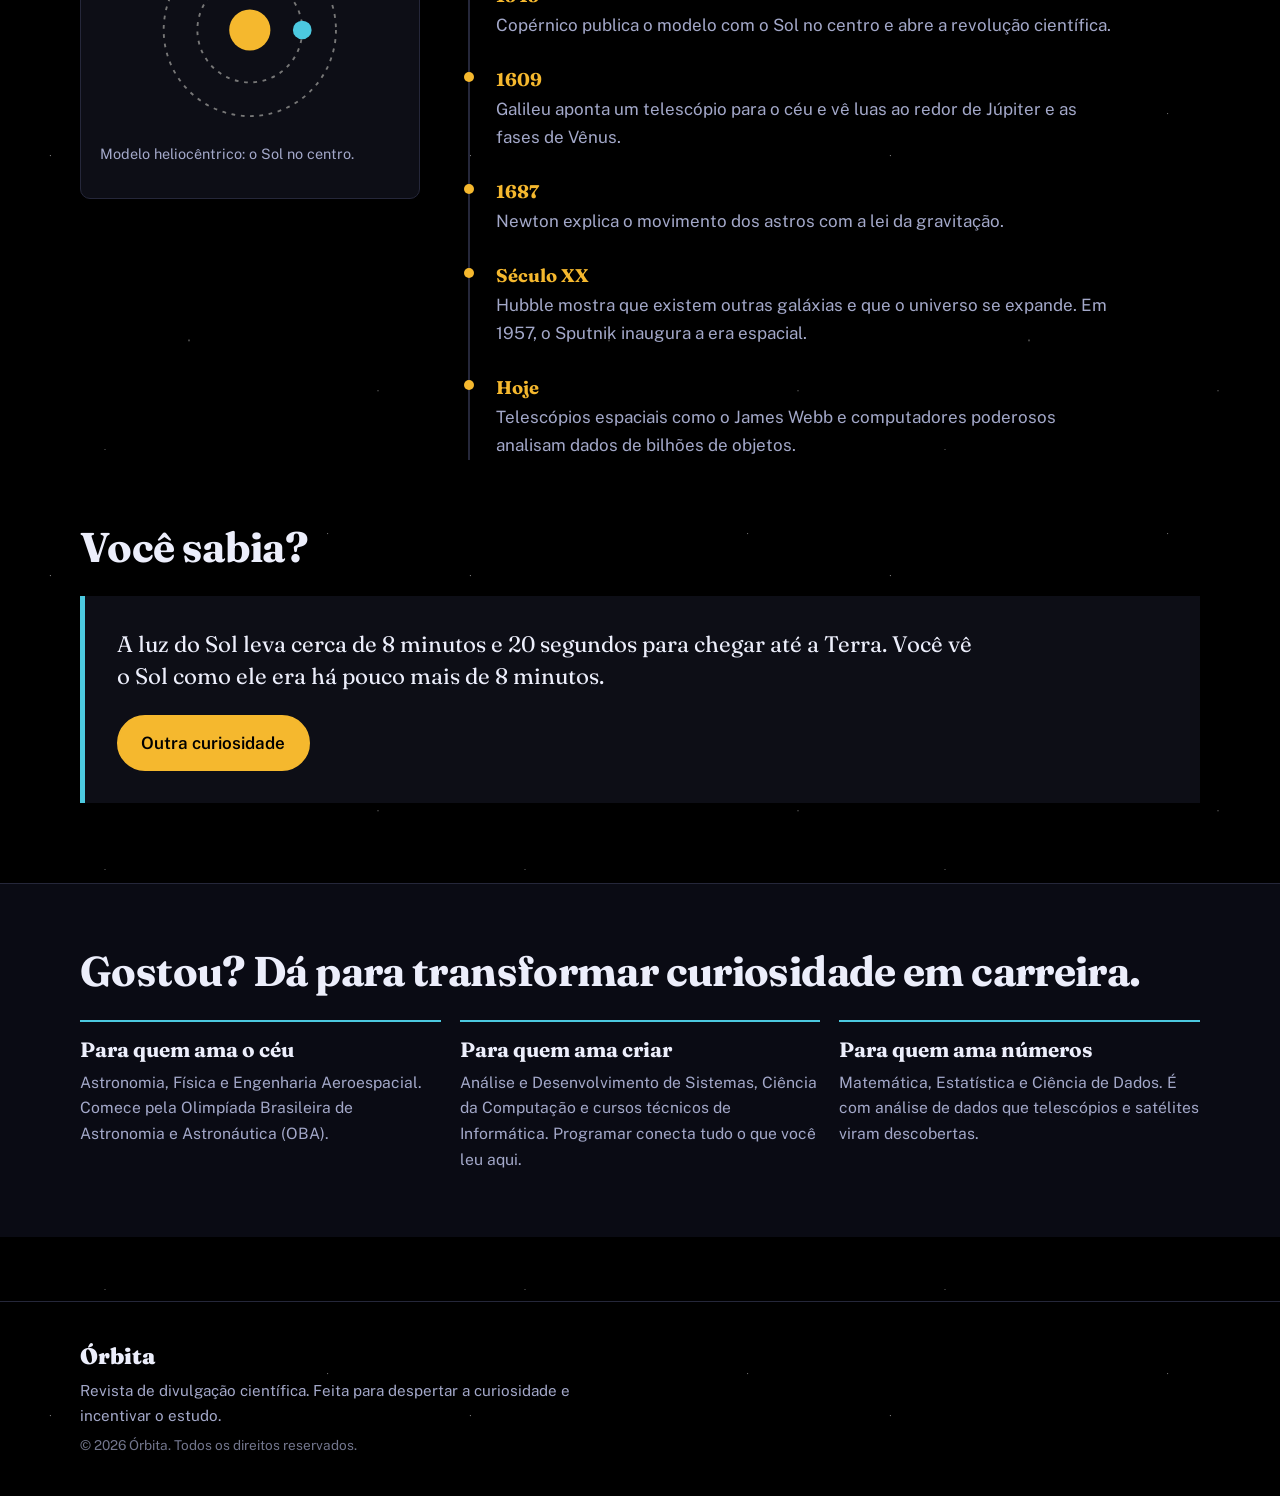
==== commit 2272f726: "Minor Update" ====
--- a/index.html
+++ b/index.html
@@ -3,7 +3,6 @@
   <head>
     <meta charset="UTF-8">
     <meta name="viewport" content="width=device-width, initial-scale=1">
-    /* Colocando o favicon */
     <title>Órbita — revista de astronomia e tecnologia</title>
     <link rel="preconnect" href="https://fonts.googleapis.com">
     <link rel="preconnect" href="https://fonts.gstatic.com" crossorigin>
